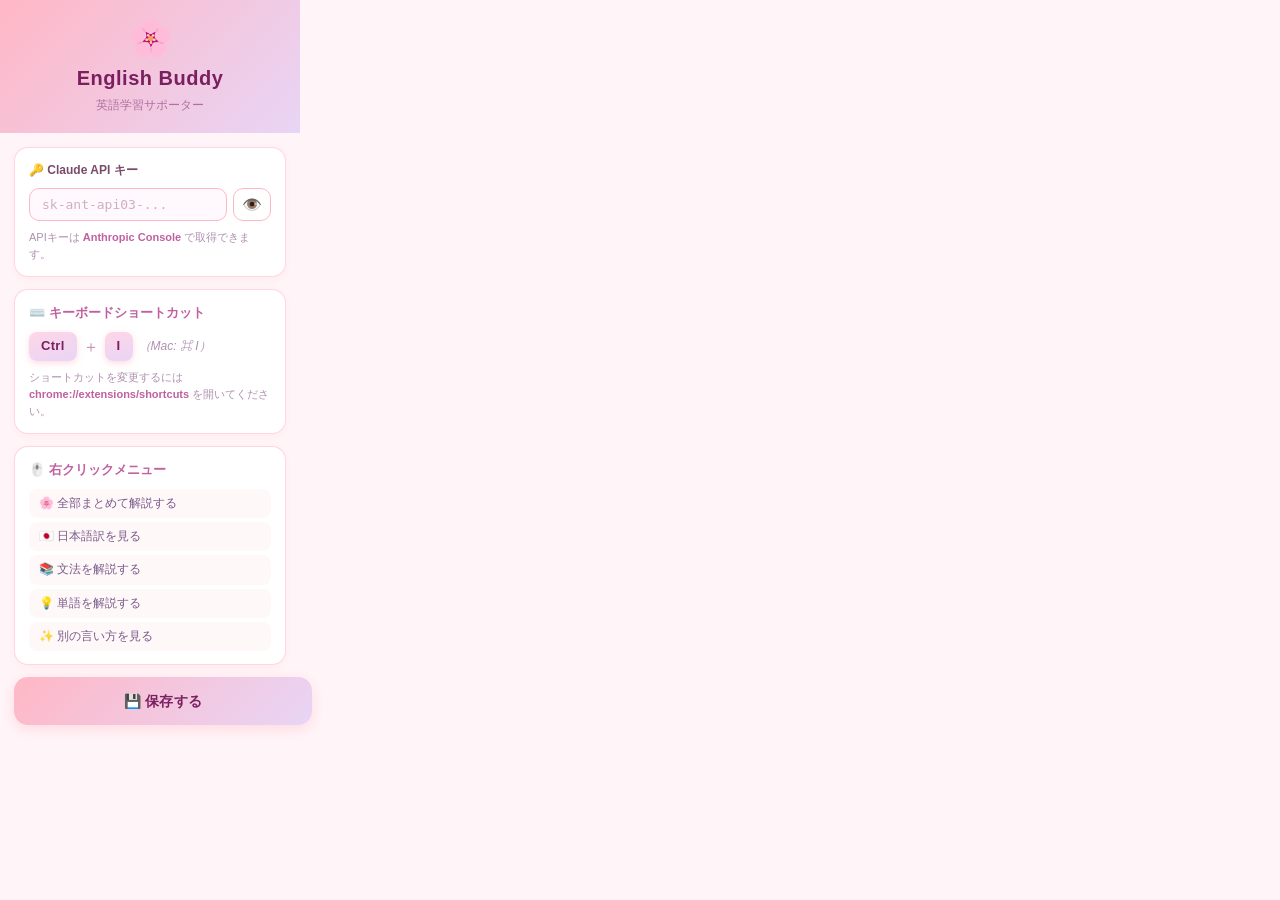
==== chrome-extension/popup.html @ 598b3d90 "Add English Buddy Chrome extension for English text analysis A kawaii-styled Chrome extension that a" ====
<!DOCTYPE html>
<html lang="ja">
<head>
  <meta charset="UTF-8" />
  <meta name="viewport" content="width=device-width, initial-scale=1.0" />
  <title>English Buddy 🌸 設定</title>
  <link rel="stylesheet" href="popup.css" />
</head>
<body>

  <!-- ヘッダー -->
  <div class="p-header">
    <div class="p-header-icon">🌸</div>
    <h1>English Buddy</h1>
    <p>英語学習サポーター</p>
  </div>

  <!-- メインコンテンツ -->
  <div class="p-body">

    <!-- APIキー設定 -->
    <section class="p-card">
      <label class="p-label" for="api-key">🔑 Claude API キー</label>
      <div class="p-input-row">
        <input
          type="password"
          id="api-key"
          class="p-input"
          placeholder="sk-ant-api03-..."
          autocomplete="off"
          spellcheck="false"
        />
        <button id="toggle-vis" class="p-icon-btn" title="表示/非表示" aria-label="表示/非表示">
          👁️
        </button>
      </div>
      <p class="p-hint">
        APIキーは
        <a href="https://console.anthropic.com/" target="_blank" rel="noopener">
          Anthropic Console
        </a>
        で取得できます。
      </p>
    </section>

    <!-- キーボードショートカット -->
    <section class="p-card">
      <div class="p-card-title">⌨️ キーボードショートカット</div>
      <div class="p-shortcut-display">
        <span class="p-kbd">Ctrl</span>
        <span class="p-plus">＋</span>
        <span class="p-kbd">I</span>
        <span class="p-kbd-mac">（Mac: ⌘ I）</span>
      </div>
      <p class="p-hint">
        ショートカットを変更するには
        <a id="open-shortcuts-link" href="#" class="p-link">
          chrome://extensions/shortcuts
        </a>
        を開いてください。
      </p>
    </section>

    <!-- 右クリックメニュー一覧 -->
    <section class="p-card">
      <div class="p-card-title">🖱️ 右クリックメニュー</div>
      <ul class="p-menu-list">
        <li>🌸 全部まとめて解説する</li>
        <li>🇯🇵 日本語訳を見る</li>
        <li>📚 文法を解説する</li>
        <li>💡 単語を解説する</li>
        <li>✨ 別の言い方を見る</li>
      </ul>
    </section>

    <!-- 保存ボタン -->
    <button id="save-btn" class="p-save-btn">
      💾 保存する
    </button>

    <div id="status" class="p-status" aria-live="polite"></div>

  </div>

  <script src="popup.js"></script>
</body>
</html>
---- chrome-extension/popup.css ----
/* ============================================================
   English Buddy 🌸 - ポップアップ（設定ページ）スタイル
   ============================================================ */

*, *::before, *::after {
  box-sizing: border-box;
  margin: 0;
  padding: 0;
}

body {
  width: 300px;
  background: #fff5f8;
  font-family: -apple-system, 'Hiragino Kaku Gothic ProN', 'Noto Sans JP', 'Yu Gothic UI', sans-serif;
  font-size: 14px;
  color: #4a3a5a;
  line-height: 1.6;
  overflow-x: hidden;
}

/* ---------- ヘッダー ---------- */
.p-header {
  background: linear-gradient(135deg, #FFB7C5 0%, #E8D5F5 100%);
  padding: 20px 16px 18px;
  text-align: center;
}

.p-header-icon {
  font-size: 36px;
  line-height: 1;
  margin-bottom: 6px;
  animation: float 3s ease-in-out infinite;
}

@keyframes float {
  0%, 100% { transform: translateY(0px); }
  50%       { transform: translateY(-5px); }
}

.p-header h1 {
  font-size: 20px;
  font-weight: 900;
  color: #7a2060;
  letter-spacing: 0.5px;
}

.p-header p {
  font-size: 12px;
  color: #b070a0;
  margin-top: 2px;
}

/* ---------- 本文エリア ---------- */
.p-body {
  padding: 14px 14px 16px;
  display: flex;
  flex-direction: column;
  gap: 12px;
}

/* ---------- カード ---------- */
.p-card {
  background: white;
  border: 1.5px solid rgba(255, 183, 197, 0.55);
  border-radius: 14px;
  padding: 13px 14px;
  display: flex;
  flex-direction: column;
  gap: 8px;
  box-shadow: 0 2px 8px rgba(255, 183, 197, 0.15);
}

.p-card-title {
  font-size: 13px;
  font-weight: 700;
  color: #c060a0;
}

/* ---------- APIキー入力 ---------- */
.p-label {
  font-size: 12px;
  font-weight: 700;
  color: #7a4a6a;
}

.p-input-row {
  display: flex;
  gap: 6px;
}

.p-input {
  flex: 1;
  padding: 8px 12px;
  border: 1.5px solid #FFB7C5;
  border-radius: 10px;
  font-size: 13px;
  background: #fff8fc;
  color: #4a2060;
  outline: none;
  transition: border-color 0.2s, box-shadow 0.2s;
  font-family: monospace;
}

.p-input:focus {
  border-color: #c060a0;
  box-shadow: 0 0 0 3px rgba(192, 96, 160, 0.12);
}

.p-input::placeholder {
  color: #cdb0c0;
}

.p-icon-btn {
  background: white;
  border: 1.5px solid #FFB7C5;
  border-radius: 10px;
  width: 38px;
  flex-shrink: 0;
  cursor: pointer;
  font-size: 16px;
  transition: border-color 0.2s, transform 0.15s;
  display: flex;
  align-items: center;
  justify-content: center;
}

.p-icon-btn:hover {
  border-color: #c060a0;
  transform: scale(1.08);
}

.p-hint {
  font-size: 11px;
  color: #b090b0;
  line-height: 1.55;
}

.p-hint a,
.p-link {
  color: #c060a0;
  text-decoration: none;
  font-weight: 600;
}
.p-hint a:hover,
.p-link:hover {
  text-decoration: underline;
}

/* ---------- ショートカット表示 ---------- */
.p-shortcut-display {
  display: flex;
  align-items: center;
  gap: 6px;
  flex-wrap: wrap;
}

.p-kbd {
  display: inline-flex;
  align-items: center;
  justify-content: center;
  background: linear-gradient(160deg, #FFD6E7, #E8D5F5);
  color: #7a2060;
  font-size: 13px;
  font-weight: 800;
  padding: 4px 12px;
  border-radius: 8px;
  box-shadow: 0 2px 6px rgba(255, 183, 197, 0.5);
  letter-spacing: 0.3px;
}

.p-plus {
  color: #c090b0;
  font-size: 16px;
  font-weight: 300;
}

.p-kbd-mac {
  font-size: 12px;
  color: #b090b0;
  font-style: italic;
}

/* ---------- 右クリックメニューリスト ---------- */
.p-menu-list {
  list-style: none;
  display: flex;
  flex-direction: column;
  gap: 4px;
}

.p-menu-list li {
  font-size: 12px;
  color: #7a5a8a;
  padding: 5px 10px;
  background: rgba(255, 183, 197, 0.1);
  border-radius: 8px;
  transition: background 0.15s;
}

.p-menu-list li:hover {
  background: rgba(255, 183, 197, 0.22);
}

/* ---------- 保存ボタン ---------- */
.p-save-btn {
  all: unset;
  display: block;
  width: 100%;
  text-align: center;
  background: linear-gradient(135deg, #FFB7C5, #E8D5F5);
  color: #7a2060;
  font-size: 14px;
  font-weight: 800;
  padding: 13px;
  border-radius: 14px;
  cursor: pointer;
  box-shadow: 0 4px 14px rgba(255, 183, 197, 0.45);
  transition: transform 0.2s, box-shadow 0.2s;
  letter-spacing: 0.3px;
}

.p-save-btn:hover {
  transform: translateY(-2px);
  box-shadow: 0 7px 20px rgba(255, 183, 197, 0.55);
}

.p-save-btn:active {
  transform: translateY(0);
  box-shadow: 0 3px 8px rgba(255, 183, 197, 0.3);
}

/* ---------- ステータスメッセージ ---------- */
.p-status {
  text-align: center;
  font-size: 13px;
  font-weight: 700;
  min-height: 22px;
  transition: opacity 0.3s;
}

.p-status.success { color: #5aaa70; }
.p-status.error   { color: #c04060; }
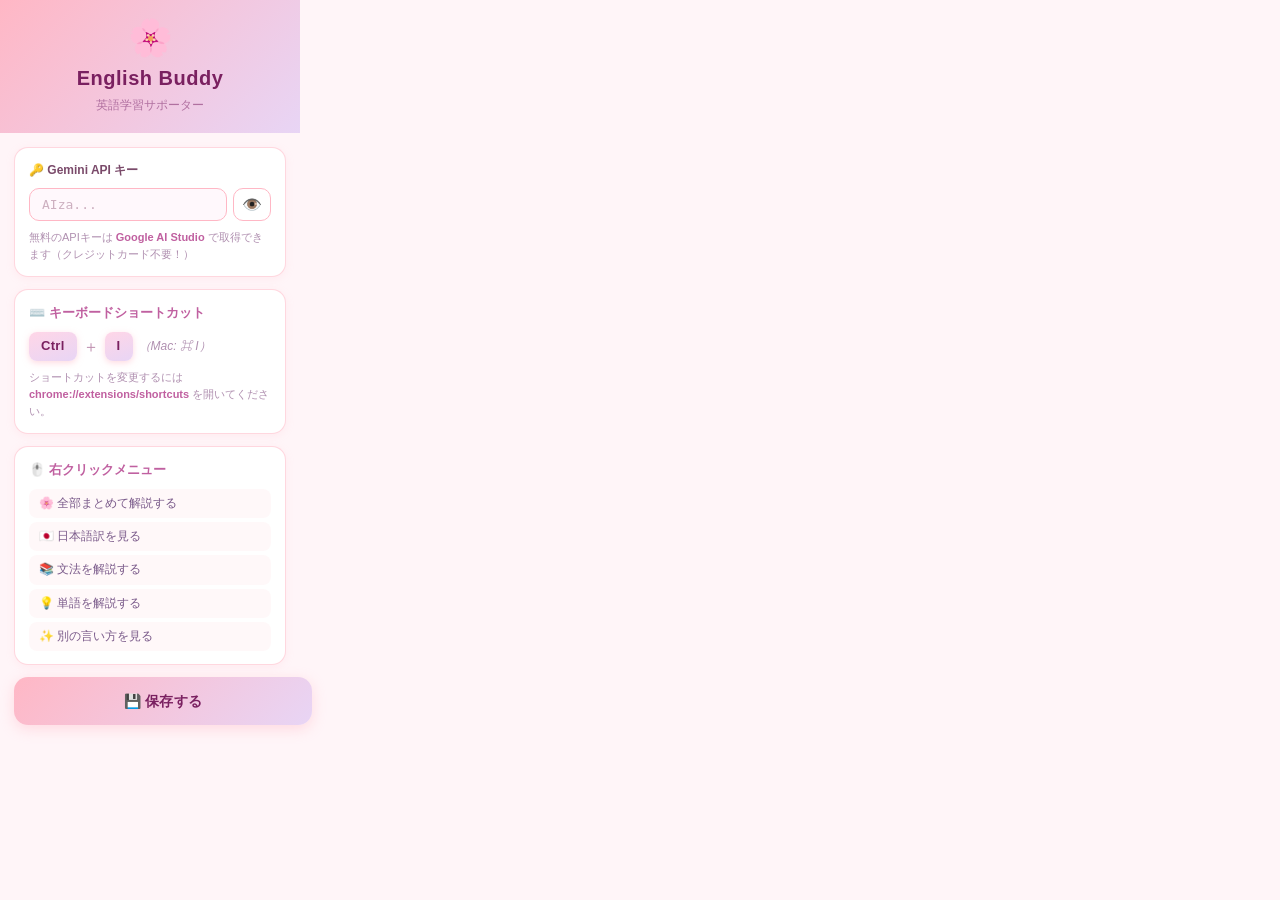
==== commit 80b62613: "Switch from Claude API to Gemini API (free, no credit card required) https://claude.ai/code/session_" ====
--- a/chrome-extension/popup.html
+++ b/chrome-extension/popup.html
@@ -20,13 +20,13 @@
 
     <!-- APIキー設定 -->
     <section class="p-card">
-      <label class="p-label" for="api-key">🔑 Claude API キー</label>
+      <label class="p-label" for="api-key">🔑 Gemini API キー</label>
       <div class="p-input-row">
         <input
           type="password"
           id="api-key"
           class="p-input"
-          placeholder="sk-ant-api03-..."
+          placeholder="AIza..."
           autocomplete="off"
           spellcheck="false"
         />
@@ -35,11 +35,11 @@
         </button>
       </div>
       <p class="p-hint">
-        APIキーは
-        <a href="https://console.anthropic.com/" target="_blank" rel="noopener">
-          Anthropic Console
+        無料のAPIキーは
+        <a href="https://aistudio.google.com/apikey" target="_blank" rel="noopener">
+          Google AI Studio
         </a>
-        で取得できます。
+        で取得できます（クレジットカード不要！）
       </p>
     </section>
 
